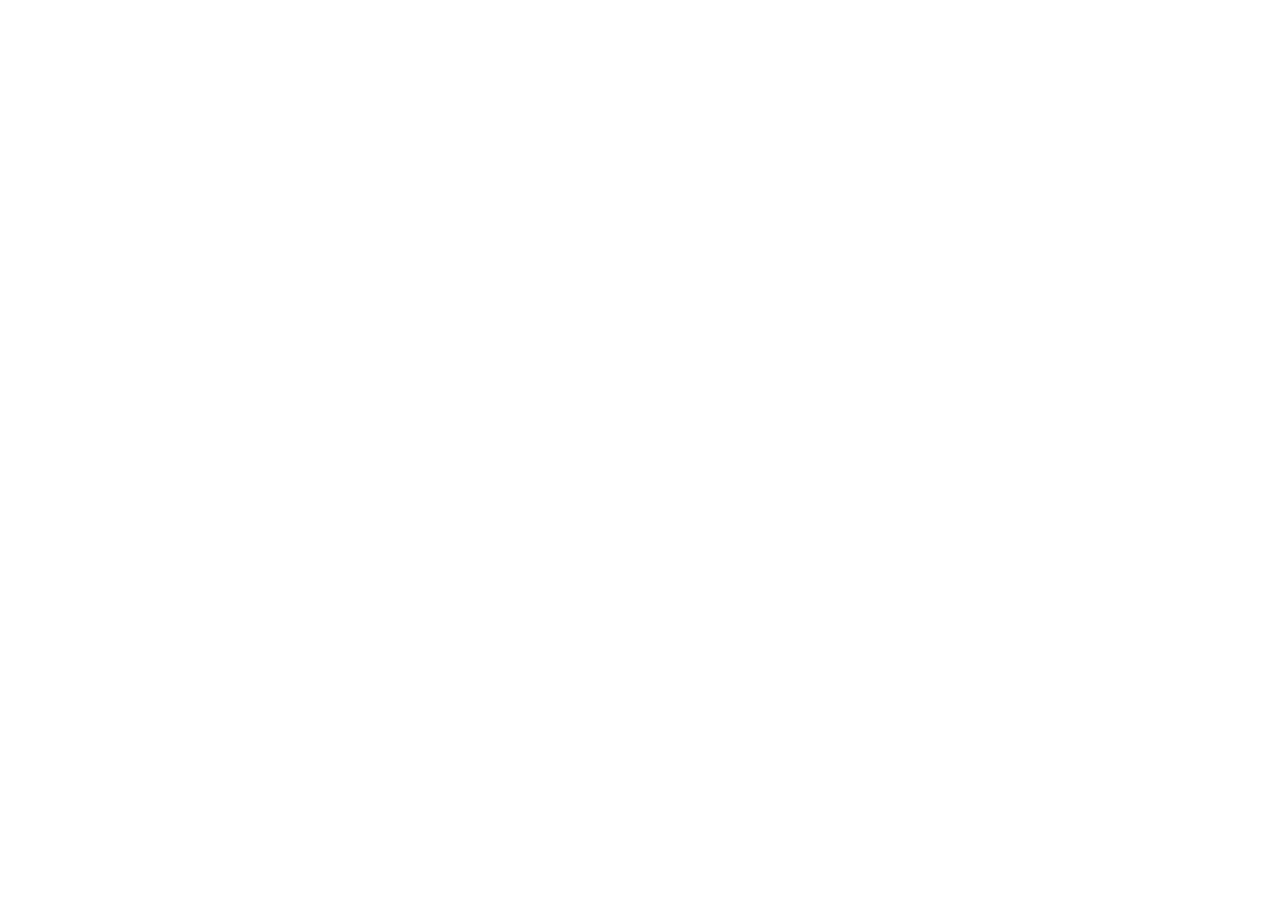
==== index.html @ f22c4d36 "refactor: update service images Replace assets with high-quality versions to improve visual consiste" ====
<!doctype html>
<html lang="pt-BR" class="scroll-smooth">
  <head>
    <meta charset="UTF-8" />
    <meta name="viewport" content="width=device-width, initial-scale=1.0" />
    <title>RT Fogões - Conserto e Manutenção a Domicílio em Porto Alegre</title>
    <meta name="description" content="Especialistas em conserto e manutenção de fogões domésticos e industriais, cooktops e fornos a domicílio em Porto Alegre. Atendimento rápido via WhatsApp e garantia de 3 meses." />
    <meta property="og:title" content="RT Fogões - Conserto e Manutenção a Domicílio em Porto Alegre" />
    <meta property="og:description" content="Conserto de fogões, cooktops e equipamentos gastronômicos em Porto Alegre. Peças originais e garantia total." />
    <meta property="og:type" content="website" />
    <meta name="twitter:card" content="summary_large_image" />
    <link rel="preconnect" href="https://fonts.googleapis.com">
    <link rel="preconnect" href="https://fonts.gstatic.com" crossorigin>
    <link href="https://fonts.googleapis.com/css2?family=Plus+Jakarta+Sans:wght@400;500;600;700&family=Playfair+Display:ital,wght@0,600;0,700;1,600&family=Outfit:wght@500;600;700&display=swap" rel="stylesheet">
  </head>
  <body class="bg-[#fafafa] text-slate-800 antialiased selection:bg-amber-500 selection:text-white">
    <div id="root"></div>
    <script type="module" src="/src/main.tsx"></script>
  </body>
</html>
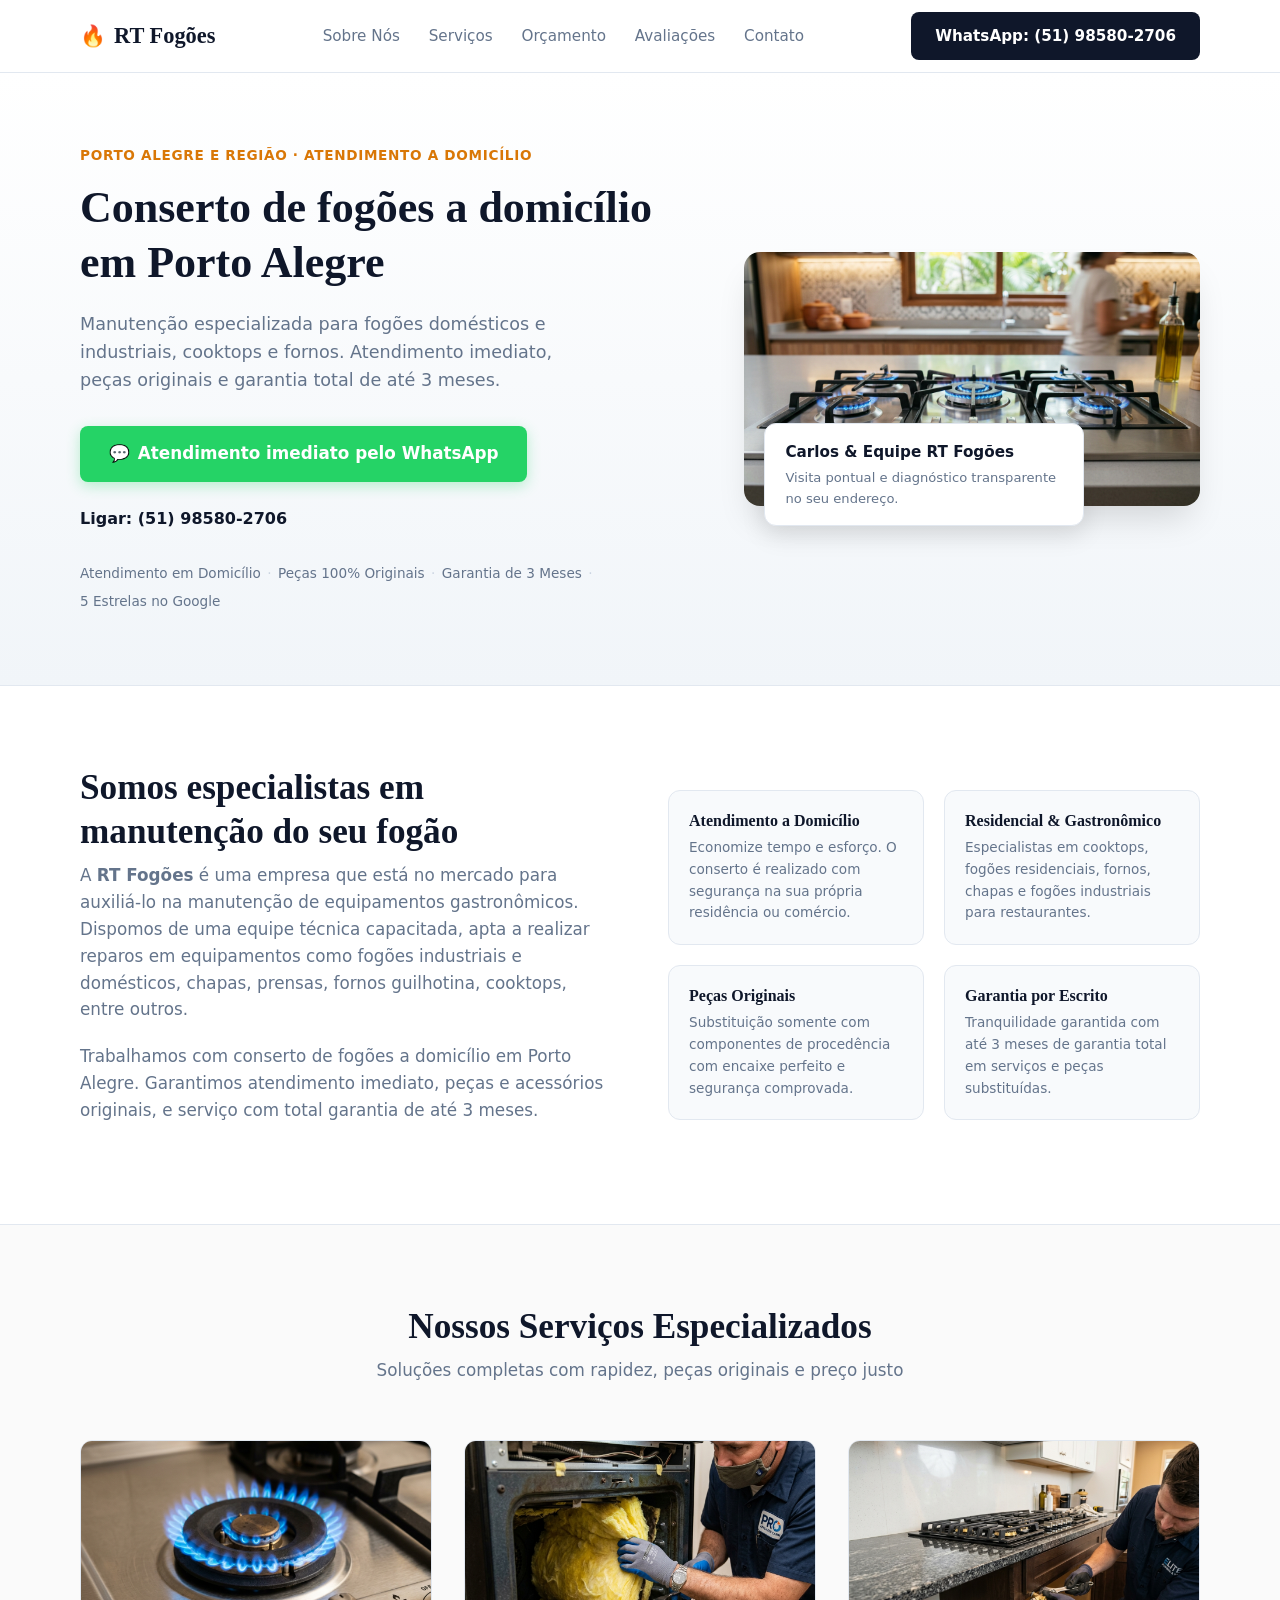
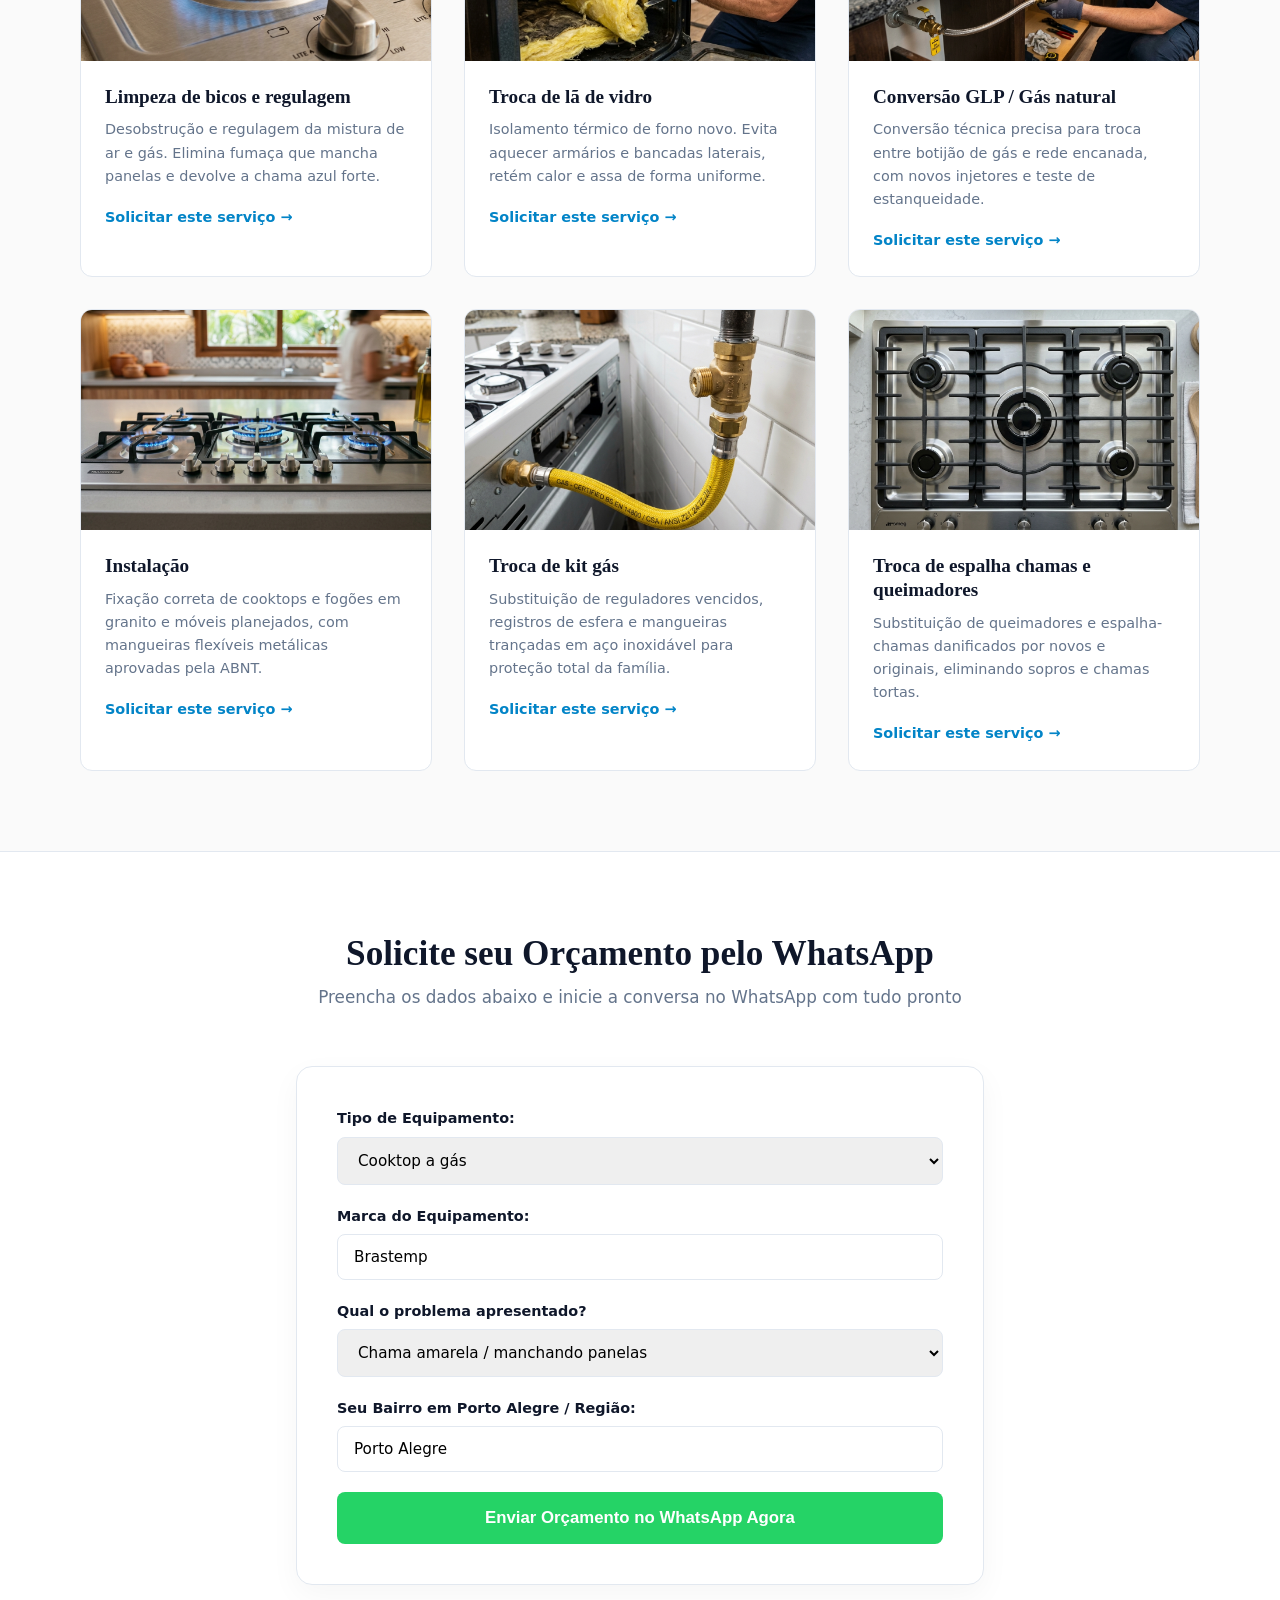
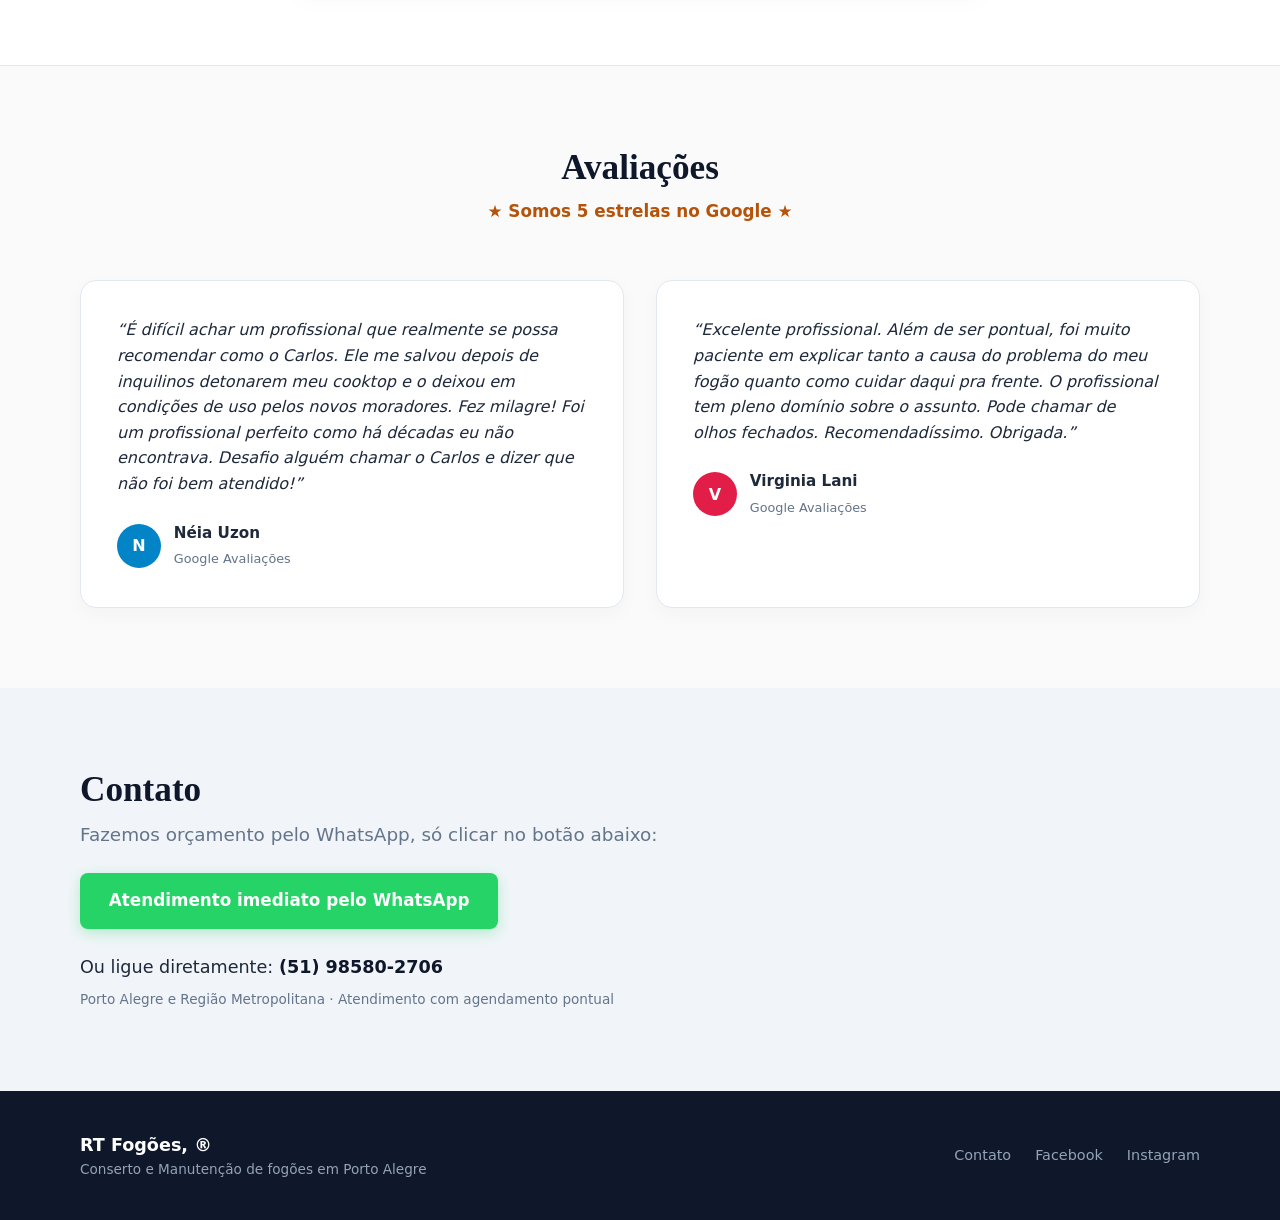
==== commit dc63f73a: "Organizando estrutura de arquivos na raiz" ====
--- a/index.html
+++ b/index.html
@@ -1,21 +1,293 @@
-<!doctype html>
-<html lang="pt-BR" class="scroll-smooth">
-  <head>
-    <meta charset="UTF-8" />
-    <meta name="viewport" content="width=device-width, initial-scale=1.0" />
-    <title>RT Fogões - Conserto e Manutenção a Domicílio em Porto Alegre</title>
-    <meta name="description" content="Especialistas em conserto e manutenção de fogões domésticos e industriais, cooktops e fornos a domicílio em Porto Alegre. Atendimento rápido via WhatsApp e garantia de 3 meses." />
-    <meta property="og:title" content="RT Fogões - Conserto e Manutenção a Domicílio em Porto Alegre" />
-    <meta property="og:description" content="Conserto de fogões, cooktops e equipamentos gastronômicos em Porto Alegre. Peças originais e garantia total." />
-    <meta property="og:type" content="website" />
-    <meta name="twitter:card" content="summary_large_image" />
-    <link rel="preconnect" href="https://fonts.googleapis.com">
-    <link rel="preconnect" href="https://fonts.gstatic.com" crossorigin>
-    <link href="https://fonts.googleapis.com/css2?family=Plus+Jakarta+Sans:wght@400;500;600;700&family=Playfair+Display:ital,wght@0,600;0,700;1,600&family=Outfit:wght@500;600;700&display=swap" rel="stylesheet">
-  </head>
-  <body class="bg-[#fafafa] text-slate-800 antialiased selection:bg-amber-500 selection:text-white">
-    <div id="root"></div>
-    <script type="module" src="/src/main.tsx"></script>
-  </body>
+<!DOCTYPE html>
+<html lang="pt-BR">
+<head>
+  <meta charset="UTF-8">
+  <meta name="viewport" content="width=device-width, initial-scale=1.0">
+  <title>RT Fogões - Conserto e Manutenção a Domicílio em Porto Alegre</title>
+  <meta name="description" content="Conserto e manutenção especializada de fogões domésticos e industriais, cooktops e fornos a domicílio em Porto Alegre. Atendimento rápido via WhatsApp!">
+  <link rel="stylesheet" href="style.css">
+  <link rel="preconnect" href="https://fonts.googleapis.com">
+  <link rel="preconnect" href="https://fonts.gstatic.com" crossorigin>
+  <link href="https://fonts.googleapis.com/css2?family=Playfair+Display:ital,wght@0,600;0,700;1,600&family=Plus+Jakarta+Sans:wght@400;500;600;700&display=swap" rel="stylesheet">
+</head>
+<body>
+
+  <!-- Top Bar -->
+  <header class="top-bar">
+    <div class="container top-bar-inner">
+      <a href="#" class="brand">
+        <span class="brand-flame">🔥</span> RT Fogões
+      </a>
+      <nav class="nav-links">
+        <a href="#sobre">Sobre Nós</a>
+        <a href="#servicos">Serviços</a>
+        <a href="#orcamento">Orçamento</a>
+        <a href="#avaliacoes">Avaliações</a>
+        <a href="#contato">Contato</a>
+      </nav>
+      <div class="header-action">
+        <a href="https://wa.me/5551985802706?text=Ol%C3%A1%2C%20gostaria%20de%20um%20or%C3%A7amento%20para%20conserto%20de%20fog%C3%A3o." target="_blank" rel="noopener" class="btn btn-primary">
+          WhatsApp: (51) 98580-2706
+        </a>
+      </div>
+    </div>
+  </header>
+
+  <!-- Hero Section -->
+  <section class="hero-section">
+    <div class="container hero-grid">
+      <div class="hero-text">
+        <p class="hero-location">Porto Alegre e Região · Atendimento a Domicílio</p>
+        <h1 class="hero-title">Conserto de fogões a domicílio em Porto Alegre</h1>
+        <p class="hero-lead">
+          Manutenção especializada para fogões domésticos e industriais, cooktops e fornos. Atendimento imediato, peças originais e garantia total de até 3 meses.
+        </p>
+        <div class="hero-actions">
+          <a href="https://wa.me/5551985802706?text=Ol%C3%A1%2C%20gostaria%20de%20um%20or%C3%A7amento%20para%20conserto%20de%20fog%C3%A3o." target="_blank" rel="noopener" class="btn btn-whatsapp-large">
+            <span>💬</span> Atendimento imediato pelo WhatsApp
+          </a>
+          <a href="tel:51985802706" class="phone-link">Ligar: (51) 98580-2706</a>
+        </div>
+        <div class="hero-badges">
+          <span>Atendimento em Domicílio</span>
+          <span class="dot">·</span>
+          <span>Peças 100% Originais</span>
+          <span class="dot">·</span>
+          <span>Garantia de 3 Meses</span>
+          <span class="dot">·</span>
+          <span>5 Estrelas no Google</span>
+        </div>
+      </div>
+      <div class="hero-image-wrapper">
+        <img src="images/hero.jpg" alt="Cooktop com chamas azuis perfeitas" class="hero-img">
+        <div class="hero-card-floating">
+          <strong>Carlos & Equipe RT Fogões</strong>
+          <p>Visita pontual e diagnóstico transparente no seu endereço.</p>
+        </div>
+      </div>
+    </div>
+  </section>
+
+  <!-- Sobre Nós -->
+  <section id="sobre" class="section section-alt">
+    <div class="container">
+      <div class="about-grid">
+        <div class="about-heading">
+          <h2 class="section-title">Somos especialistas em manutenção do seu fogão</h2>
+          <p class="about-lead">
+            A <strong>RT Fogões</strong> é uma empresa que está no mercado para auxiliá-lo na manutenção de equipamentos gastronômicos. Dispomos de uma equipe técnica capacitada, apta a realizar reparos em equipamentos como fogões industriais e domésticos, chapas, prensas, fornos guilhotina, cooktops, entre outros.
+          </p>
+          <p class="about-lead">
+            Trabalhamos com conserto de fogões a domicílio em Porto Alegre. Garantimos atendimento imediato, peças e acessórios originais, e serviço com total garantia de até 3 meses.
+          </p>
+        </div>
+        <div class="about-cards">
+          <div class="feature-box">
+            <h3>Atendimento a Domicílio</h3>
+            <p>Economize tempo e esforço. O conserto é realizado com segurança na sua própria residência ou comércio.</p>
+          </div>
+          <div class="feature-box">
+            <h3>Residencial & Gastronômico</h3>
+            <p>Especialistas em cooktops, fogões residenciais, fornos, chapas e fogões industriais para restaurantes.</p>
+          </div>
+          <div class="feature-box">
+            <h3>Peças Originais</h3>
+            <p>Substituição somente com componentes de procedência com encaixe perfeito e segurança comprovada.</p>
+          </div>
+          <div class="feature-box">
+            <h3>Garantia por Escrito</h3>
+            <p>Tranquilidade garantida com até 3 meses de garantia total em serviços e peças substituídas.</p>
+          </div>
+        </div>
+      </div>
+    </div>
+  </section>
+
+  <!-- Serviços -->
+  <section id="servicos" class="section">
+    <div class="container">
+      <div class="section-header-center">
+        <h2 class="section-title">Nossos Serviços Especializados</h2>
+        <p class="section-subtitle">Soluções completas com rapidez, peças originais e preço justo</p>
+      </div>
+
+      <div class="services-grid">
+        <div class="service-card">
+          <img src="images/limpeza-bicos.jpg" alt="Limpeza de bicos e regulagem" class="service-img">
+          <div class="service-content">
+            <h3>Limpeza de bicos e regulagem</h3>
+            <p>Desobstrução e regulagem da mistura de ar e gás. Elimina fumaça que mancha panelas e devolve a chama azul forte.</p>
+            <a href="https://wa.me/5551985802706?text=Ol%C3%A1%2C%20preciso%20de%20Limpeza%20de%20Bicos%20e%20Regulagem%20de%20chama." target="_blank" class="service-link">Solicitar este serviço →</a>
+          </div>
+        </div>
+
+        <div class="service-card">
+          <img src="images/la-de-vidro.jpg" alt="Troca de lã de vidro" class="service-img">
+          <div class="service-content">
+            <h3>Troca de lã de vidro</h3>
+            <p>Isolamento térmico de forno novo. Evita aquecer armários e bancadas laterais, retém calor e assa de forma uniforme.</p>
+            <a href="https://wa.me/5551985802706?text=Ol%C3%A1%2C%20preciso%20de%20Troca%20de%20L%C3%A3%20de%20Vidro%20no%20meu%20forno." target="_blank" class="service-link">Solicitar este serviço →</a>
+          </div>
+        </div>
+
+        <div class="service-card">
+          <img src="images/instalacao.jpg" alt="Conversão GLP / Gás natural" class="service-img">
+          <div class="service-content">
+            <h3>Conversão GLP / Gás natural</h3>
+            <p>Conversão técnica precisa para troca entre botijão de gás e rede encanada, com novos injetores e teste de estanqueidade.</p>
+            <a href="https://wa.me/5551985802706?text=Ol%C3%A1%2C%20preciso%20de%20Convers%C3%A3o%20de%20G%C3%A1s%20(GLP%20%2F%20Natural)." target="_blank" class="service-link">Solicitar este serviço →</a>
+          </div>
+        </div>
+
+        <div class="service-card">
+          <img src="images/hero.jpg" alt="Instalação de fogão e cooktop" class="service-img">
+          <div class="service-content">
+            <h3>Instalação</h3>
+            <p>Fixação correta de cooktops e fogões em granito e móveis planejados, com mangueiras flexíveis metálicas aprovadas pela ABNT.</p>
+            <a href="https://wa.me/5551985802706?text=Ol%C3%A1%2C%20preciso%20de%20Instala%C3%A7%C3%A3o%20de%20fog%C3%A3o%20%2F%20cooktop." target="_blank" class="service-link">Solicitar este serviço →</a>
+          </div>
+        </div>
+
+        <div class="service-card">
+          <img src="images/kit-gas.jpg" alt="Troca de kit gás" class="service-img">
+          <div class="service-content">
+            <h3>Troca de kit gás</h3>
+            <p>Substituição de reguladores vencidos, registros de esfera e mangueiras trançadas em aço inoxidável para proteção total da família.</p>
+            <a href="https://wa.me/5551985802706?text=Ol%C3%A1%2C%20preciso%20de%20Troca%20de%20Kit%20G%C3%A1s." target="_blank" class="service-link">Solicitar este serviço →</a>
+          </div>
+        </div>
+
+        <div class="service-card">
+          <img src="images/queimadores.jpg" alt="Troca de espalha chamas e queimadores" class="service-img">
+          <div class="service-content">
+            <h3>Troca de espalha chamas e queimadores</h3>
+            <p>Substituição de queimadores e espalha-chamas danificados por novos e originais, eliminando sopros e chamas tortas.</p>
+            <a href="https://wa.me/5551985802706?text=Ol%C3%A1%2C%20preciso%20de%20Troca%20de%20Espalha%20Chamas%20e%20Queimadores." target="_blank" class="service-link">Solicitar este serviço →</a>
+          </div>
+        </div>
+      </div>
+    </div>
+  </section>
+
+  <!-- Orçamento Rápido Interativo -->
+  <section id="orcamento" class="section section-alt">
+    <div class="container max-w-narrow">
+      <div class="section-header-center">
+        <h2 class="section-title">Solicite seu Orçamento pelo WhatsApp</h2>
+        <p class="section-subtitle">Preencha os dados abaixo e inicie a conversa no WhatsApp com tudo pronto</p>
+      </div>
+
+      <form id="orcamento-form" class="budget-form">
+        <div class="form-group">
+          <label for="tipoEquip">Tipo de Equipamento:</label>
+          <select id="tipoEquip" class="form-control">
+            <option value="Cooktop a gás">Cooktop a gás</option>
+            <option value="Fogão residencial de piso">Fogão residencial de piso</option>
+            <option value="Fogão de embutir">Fogão de embutir</option>
+            <option value="Forno a gás">Forno a gás</option>
+            <option value="Fogão industrial / Chapa">Fogão industrial ou Chapa gastronômica</option>
+          </select>
+        </div>
+
+        <div class="form-group">
+          <label for="marcaEquip">Marca do Equipamento:</label>
+          <input type="text" id="marcaEquip" class="form-control" placeholder="Ex: Brastemp, Electrolux, Consul, Dako..." value="Brastemp">
+        </div>
+
+        <div class="form-group">
+          <label for="problemaEquip">Qual o problema apresentado?</label>
+          <select id="problemaEquip" class="form-control">
+            <option value="Chama amarela manchando as panelas de preto">Chama amarela / manchando panelas</option>
+            <option value="Boca entupida ou não acende">Boca entupida / não acende</option>
+            <option value="Cheiro de gás ou suspeita de vazamento">Cheiro de gás / vazamento</option>
+            <option value="Forno apaga quando solto o botão">Forno apaga sozinho</option>
+            <option value="Conversão para gás de rua / GLP">Conversão GLP / Gás Natural</option>
+            <option value="Instalação com mangueira de aço">Instalação nova</option>
+            <option value="Troca de kit gás ou regulador">Troca de kit gás</option>
+            <option value="Outro defeito">Outro defeito</option>
+          </select>
+        </div>
+
+        <div class="form-group">
+          <label for="bairroEquip">Seu Bairro em Porto Alegre / Região:</label>
+          <input type="text" id="bairroEquip" class="form-control" placeholder="Ex: Menino Deus, Petrópolis, Moinhos de Vento..." value="Porto Alegre">
+        </div>
+
+        <button type="submit" class="btn btn-whatsapp-full">
+          Enviar Orçamento no WhatsApp Agora
+        </button>
+      </form>
+    </div>
+  </section>
+
+  <!-- Avaliações -->
+  <section id="avaliacoes" class="section">
+    <div class="container">
+      <div class="section-header-center">
+        <h2 class="section-title">Avaliações</h2>
+        <p class="section-rating-badge">★ Somos 5 estrelas no Google ★</p>
+      </div>
+
+      <div class="reviews-grid">
+        <div class="review-card">
+          <p class="review-text">
+            “É difícil achar um profissional que realmente se possa recomendar como o Carlos. Ele me salvou depois de inquilinos detonarem meu cooktop e o deixou em condições de uso pelos novos moradores. Fez milagre! Foi um profissional perfeito como há décadas eu não encontrava. Desafio alguém chamar o Carlos e dizer que não foi bem atendido!”
+          </p>
+          <div class="review-author">
+            <div class="avatar avatar-n">N</div>
+            <div>
+              <strong>Néia Uzon</strong>
+              <span>Google Avaliações</span>
+            </div>
+          </div>
+        </div>
+
+        <div class="review-card">
+          <p class="review-text">
+            “Excelente profissional. Além de ser pontual, foi muito paciente em explicar tanto a causa do problema do meu fogão quanto como cuidar daqui pra frente. O profissional tem pleno domínio sobre o assunto. Pode chamar de olhos fechados. Recomendadíssimo. Obrigada.”
+          </p>
+          <div class="review-author">
+            <div class="avatar avatar-v">V</div>
+            <div>
+              <strong>Virginia Lani</strong>
+              <span>Google Avaliações</span>
+            </div>
+          </div>
+        </div>
+      </div>
+    </div>
+  </section>
+
+  <!-- Contato Final -->
+  <section id="contato" class="section section-contact">
+    <div class="container text-center">
+      <h2 class="section-title">Contato</h2>
+      <p class="contact-lead">Fazemos orçamento pelo WhatsApp, só clicar no botão abaixo:</p>
+      <div class="contact-actions">
+        <a href="https://wa.me/5551985802706?text=Ol%C3%A1%2C%20gostaria%20de%20um%20or%C3%A7amento%20para%20conserto%20de%20fog%C3%A3o." target="_blank" class="btn btn-whatsapp-large">
+          Atendimento imediato pelo WhatsApp
+        </a>
+      </div>
+      <p class="contact-phone">Ou ligue diretamente: <a href="tel:51985802706">(51) 98580-2706</a></p>
+      <p class="contact-note">Porto Alegre e Região Metropolitana · Atendimento com agendamento pontual</p>
+    </div>
+  </section>
+
+  <!-- Footer -->
+  <footer class="site-footer">
+    <div class="container footer-inner">
+      <div class="footer-brand">
+        <strong>RT Fogões, ®</strong>
+        <p>Conserto e Manutenção de fogões em Porto Alegre</p>
+      </div>
+      <div class="footer-links">
+        <a href="#contato">Contato</a>
+        <a href="https://facebook.com" target="_blank" rel="noopener">Facebook</a>
+        <a href="https://instagram.com" target="_blank" rel="noopener">Instagram</a>
+      </div>
+    </div>
+  </footer>
+
+  <script src="script.js"></script>
+</body>
 </html>
-
--- a/style.css
+++ b/style.css
@@ -0,0 +1,543 @@
+/* RT Fogões - Estilos Vanilla Modernos e Responsivos para GitHub Pages */
+:root {
+  --primary-navy: #0f172a;
+  --primary-blue: #0284c7;
+  --accent-green: #25d366;
+  --accent-green-hover: #1eb956;
+  --accent-amber: #d97706;
+  --text-main: #1e293b;
+  --text-muted: #64748b;
+  --bg-page: #fafafa;
+  --bg-white: #ffffff;
+  --border-color: #e2e8f0;
+}
+
+* {
+  margin: 0;
+  padding: 0;
+  box-sizing: border-box;
+}
+
+html {
+  scroll-behavior: smooth;
+}
+
+body {
+  font-family: 'Plus Jakarta Sans', system-ui, -apple-system, sans-serif;
+  color: var(--text-main);
+  background-color: var(--bg-page);
+  line-height: 1.6;
+}
+
+h1, h2, h3, .section-title {
+  font-family: 'Playfair Display', Georgia, serif;
+  color: var(--primary-navy);
+  line-height: 1.25;
+}
+
+.container {
+  width: 90%;
+  max-width: 1200px;
+  margin: 0 auto;
+  padding: 0 1rem;
+}
+
+.max-w-narrow {
+  max-width: 720px;
+  margin-left: auto;
+  margin-right: auto;
+}
+
+/* Header */
+.top-bar {
+  background: #ffffff;
+  border-bottom: 1px solid var(--border-color);
+  position: sticky;
+  top: 0;
+  z-index: 100;
+}
+
+.top-bar-inner {
+  display: flex;
+  align-items: center;
+  justify-content: space-between;
+  height: 72px;
+}
+
+.brand {
+  font-family: 'Playfair Display', Georgia, serif;
+  font-size: 1.4rem;
+  font-weight: 700;
+  color: var(--primary-navy);
+  text-decoration: none;
+  display: flex;
+  align-items: center;
+  gap: 0.5rem;
+}
+
+.brand-flame {
+  font-size: 1.3rem;
+}
+
+.nav-links {
+  display: flex;
+  gap: 1.8rem;
+}
+
+.nav-links a {
+  text-decoration: none;
+  color: var(--text-muted);
+  font-size: 0.95rem;
+  font-weight: 500;
+  transition: color 0.2s;
+}
+
+.nav-links a:hover {
+  color: var(--primary-navy);
+}
+
+/* Buttons */
+.btn {
+  display: inline-flex;
+  align-items: center;
+  justify-content: center;
+  gap: 0.5rem;
+  padding: 0.75rem 1.5rem;
+  font-weight: 600;
+  font-size: 0.95rem;
+  border-radius: 8px;
+  text-decoration: none;
+  transition: all 0.2s ease;
+  cursor: pointer;
+  border: none;
+}
+
+.btn-primary {
+  background: var(--primary-navy);
+  color: #fff;
+}
+
+.btn-primary:hover {
+  background: #1e293b;
+}
+
+.btn-whatsapp-large {
+  background: var(--accent-green);
+  color: #fff;
+  font-size: 1.05rem;
+  padding: 0.9rem 1.8rem;
+  box-shadow: 0 4px 14px rgba(37, 211, 102, 0.3);
+}
+
+.btn-whatsapp-large:hover {
+  background: var(--accent-green-hover);
+  transform: translateY(-2px);
+}
+
+.btn-whatsapp-full {
+  width: 100%;
+  background: var(--accent-green);
+  color: #fff;
+  padding: 1rem;
+  font-size: 1.05rem;
+  border-radius: 8px;
+}
+
+.btn-whatsapp-full:hover {
+  background: var(--accent-green-hover);
+}
+
+/* Hero */
+.hero-section {
+  padding: 4.5rem 0;
+  background: linear-gradient(180deg, #ffffff 0%, #f1f5f9 100%);
+}
+
+.hero-grid {
+  display: grid;
+  grid-template-columns: 1.15fr 0.85fr;
+  gap: 3rem;
+  align-items: center;
+}
+
+.hero-location {
+  font-size: 0.85rem;
+  font-weight: 700;
+  color: var(--accent-amber);
+  text-transform: uppercase;
+  letter-spacing: 0.05em;
+  margin-bottom: 0.8rem;
+}
+
+.hero-title {
+  font-size: 2.75rem;
+  margin-bottom: 1.25rem;
+}
+
+.hero-lead {
+  font-size: 1.1rem;
+  color: var(--text-muted);
+  margin-bottom: 2rem;
+  max-width: 520px;
+}
+
+.hero-actions {
+  display: flex;
+  align-items: center;
+  gap: 1.5rem;
+  flex-wrap: wrap;
+  margin-bottom: 2rem;
+}
+
+.phone-link {
+  color: var(--primary-navy);
+  font-weight: 600;
+  text-decoration: none;
+}
+
+.hero-badges {
+  font-size: 0.85rem;
+  color: var(--text-muted);
+  display: flex;
+  flex-wrap: wrap;
+  align-items: center;
+  gap: 0.4rem;
+}
+
+.hero-badges .dot {
+  color: #cbd5e1;
+}
+
+.hero-image-wrapper {
+  position: relative;
+}
+
+.hero-img {
+  width: 100%;
+  border-radius: 16px;
+  box-shadow: 0 20px 35px -10px rgba(0,0,0,0.15);
+  display: block;
+  object-fit: cover;
+  max-height: 440px;
+}
+
+.hero-card-floating {
+  position: absolute;
+  bottom: -20px;
+  left: 20px;
+  background: #ffffff;
+  padding: 1rem 1.25rem;
+  border-radius: 12px;
+  box-shadow: 0 10px 25px rgba(0,0,0,0.1);
+  border: 1px solid var(--border-color);
+  max-width: 320px;
+}
+
+.hero-card-floating strong {
+  display: block;
+  font-size: 0.95rem;
+  color: var(--primary-navy);
+}
+
+.hero-card-floating p {
+  font-size: 0.82rem;
+  color: var(--text-muted);
+  margin-top: 0.2rem;
+}
+
+/* Sections */
+.section {
+  padding: 5rem 0;
+}
+
+.section-alt {
+  background: #ffffff;
+  border-top: 1px solid var(--border-color);
+  border-bottom: 1px solid var(--border-color);
+}
+
+.section-header-center {
+  text-align: center;
+  margin-bottom: 3.5rem;
+}
+
+.section-title {
+  font-size: 2.2rem;
+  margin-bottom: 0.5rem;
+}
+
+.section-subtitle {
+  color: var(--text-muted);
+  font-size: 1.05rem;
+}
+
+.section-rating-badge {
+  font-size: 1.05rem;
+  font-weight: 700;
+  color: #b45309;
+}
+
+/* About Grid */
+.about-grid {
+  display: grid;
+  grid-template-columns: 1fr 1fr;
+  gap: 3.5rem;
+  align-items: center;
+}
+
+.about-lead {
+  font-size: 1.05rem;
+  color: var(--text-muted);
+  margin-bottom: 1.25rem;
+}
+
+.about-cards {
+  display: grid;
+  grid-template-columns: 1fr 1fr;
+  gap: 1.25rem;
+}
+
+.feature-box {
+  background: #f8fafc;
+  border: 1px solid var(--border-color);
+  padding: 1.25rem;
+  border-radius: 12px;
+}
+
+.feature-box h3 {
+  font-size: 1rem;
+  margin-bottom: 0.4rem;
+}
+
+.feature-box p {
+  font-size: 0.85rem;
+  color: var(--text-muted);
+}
+
+/* Services */
+.services-grid {
+  display: grid;
+  grid-template-columns: repeat(3, 1fr);
+  gap: 2rem;
+}
+
+.service-card {
+  background: #ffffff;
+  border-radius: 12px;
+  border: 1px solid var(--border-color);
+  overflow: hidden;
+  transition: transform 0.2s, box-shadow 0.2s;
+}
+
+.service-card:hover {
+  transform: translateY(-4px);
+  box-shadow: 0 12px 24px rgba(0,0,0,0.06);
+}
+
+.service-img {
+  width: 100%;
+  height: 220px;
+  object-fit: cover;
+  display: block;
+}
+
+.service-content {
+  padding: 1.5rem;
+}
+
+.service-content h3 {
+  font-size: 1.2rem;
+  margin-bottom: 0.6rem;
+}
+
+.service-content p {
+  font-size: 0.9rem;
+  color: var(--text-muted);
+  margin-bottom: 1rem;
+}
+
+.service-link {
+  color: var(--primary-blue);
+  font-size: 0.9rem;
+  font-weight: 600;
+  text-decoration: none;
+}
+
+/* Budget Form */
+.budget-form {
+  background: #ffffff;
+  padding: 2.5rem;
+  border-radius: 16px;
+  border: 1px solid var(--border-color);
+  box-shadow: 0 10px 30px rgba(0,0,0,0.04);
+}
+
+.form-group {
+  margin-bottom: 1.25rem;
+}
+
+.form-group label {
+  display: block;
+  font-size: 0.9rem;
+  font-weight: 600;
+  margin-bottom: 0.4rem;
+  color: var(--primary-navy);
+}
+
+.form-control {
+  width: 100%;
+  padding: 0.8rem 1rem;
+  border-radius: 8px;
+  border: 1px solid var(--border-color);
+  font-family: inherit;
+  font-size: 0.95rem;
+  outline: none;
+  transition: border-color 0.2s;
+}
+
+.form-control:focus {
+  border-color: var(--primary-blue);
+}
+
+/* Reviews */
+.reviews-grid {
+  display: grid;
+  grid-template-columns: 1fr 1fr;
+  gap: 2rem;
+}
+
+.review-card {
+  background: #ffffff;
+  padding: 2.25rem;
+  border-radius: 16px;
+  border: 1px solid var(--border-color);
+  box-shadow: 0 6px 20px rgba(0,0,0,0.03);
+}
+
+.review-text {
+  font-size: 1rem;
+  font-style: italic;
+  color: var(--text-main);
+  margin-bottom: 1.5rem;
+}
+
+.review-author {
+  display: flex;
+  align-items: center;
+  gap: 0.8rem;
+}
+
+.avatar {
+  width: 44px;
+  height: 44px;
+  border-radius: 50%;
+  color: #fff;
+  font-weight: 700;
+  display: flex;
+  align-items: center;
+  justify-content: center;
+}
+
+.avatar-n { background: #0284c7; }
+.avatar-v { background: #e11d48; }
+
+.review-author strong {
+  display: block;
+  font-size: 0.95rem;
+}
+
+.review-author span {
+  font-size: 0.8rem;
+  color: var(--text-muted);
+}
+
+/* Contact */
+.section-contact {
+  background: #f1f5f9;
+}
+
+.contact-lead {
+  font-size: 1.15rem;
+  color: var(--text-muted);
+  margin-bottom: 1.5rem;
+}
+
+.contact-actions {
+  margin-bottom: 1.5rem;
+}
+
+.contact-phone {
+  font-size: 1.1rem;
+  margin-bottom: 0.5rem;
+}
+
+.contact-phone a {
+  color: var(--primary-navy);
+  font-weight: 700;
+  text-decoration: none;
+}
+
+.contact-note {
+  font-size: 0.85rem;
+  color: var(--text-muted);
+}
+
+/* Footer */
+.site-footer {
+  background: #0f172a;
+  color: #94a3b8;
+  padding: 2.5rem 0;
+}
+
+.footer-inner {
+  display: flex;
+  justify-content: space-between;
+  align-items: center;
+}
+
+.footer-brand strong {
+  color: #fff;
+  font-size: 1.1rem;
+}
+
+.footer-brand p {
+  font-size: 0.85rem;
+}
+
+.footer-links {
+  display: flex;
+  gap: 1.5rem;
+}
+
+.footer-links a {
+  color: #94a3b8;
+  text-decoration: none;
+  font-size: 0.9rem;
+}
+
+.footer-links a:hover {
+  color: #fff;
+}
+
+/* Mobile */
+@media (max-width: 900px) {
+  .hero-grid,
+  .about-grid {
+    grid-template-columns: 1fr;
+    gap: 2.5rem;
+  }
+
+  .hero-title {
+    font-size: 2.1rem;
+  }
+
+  .services-grid,
+  .reviews-grid,
+  .about-cards {
+    grid-template-columns: 1fr;
+  }
+
+  .nav-links {
+    display: none;
+  }
+}
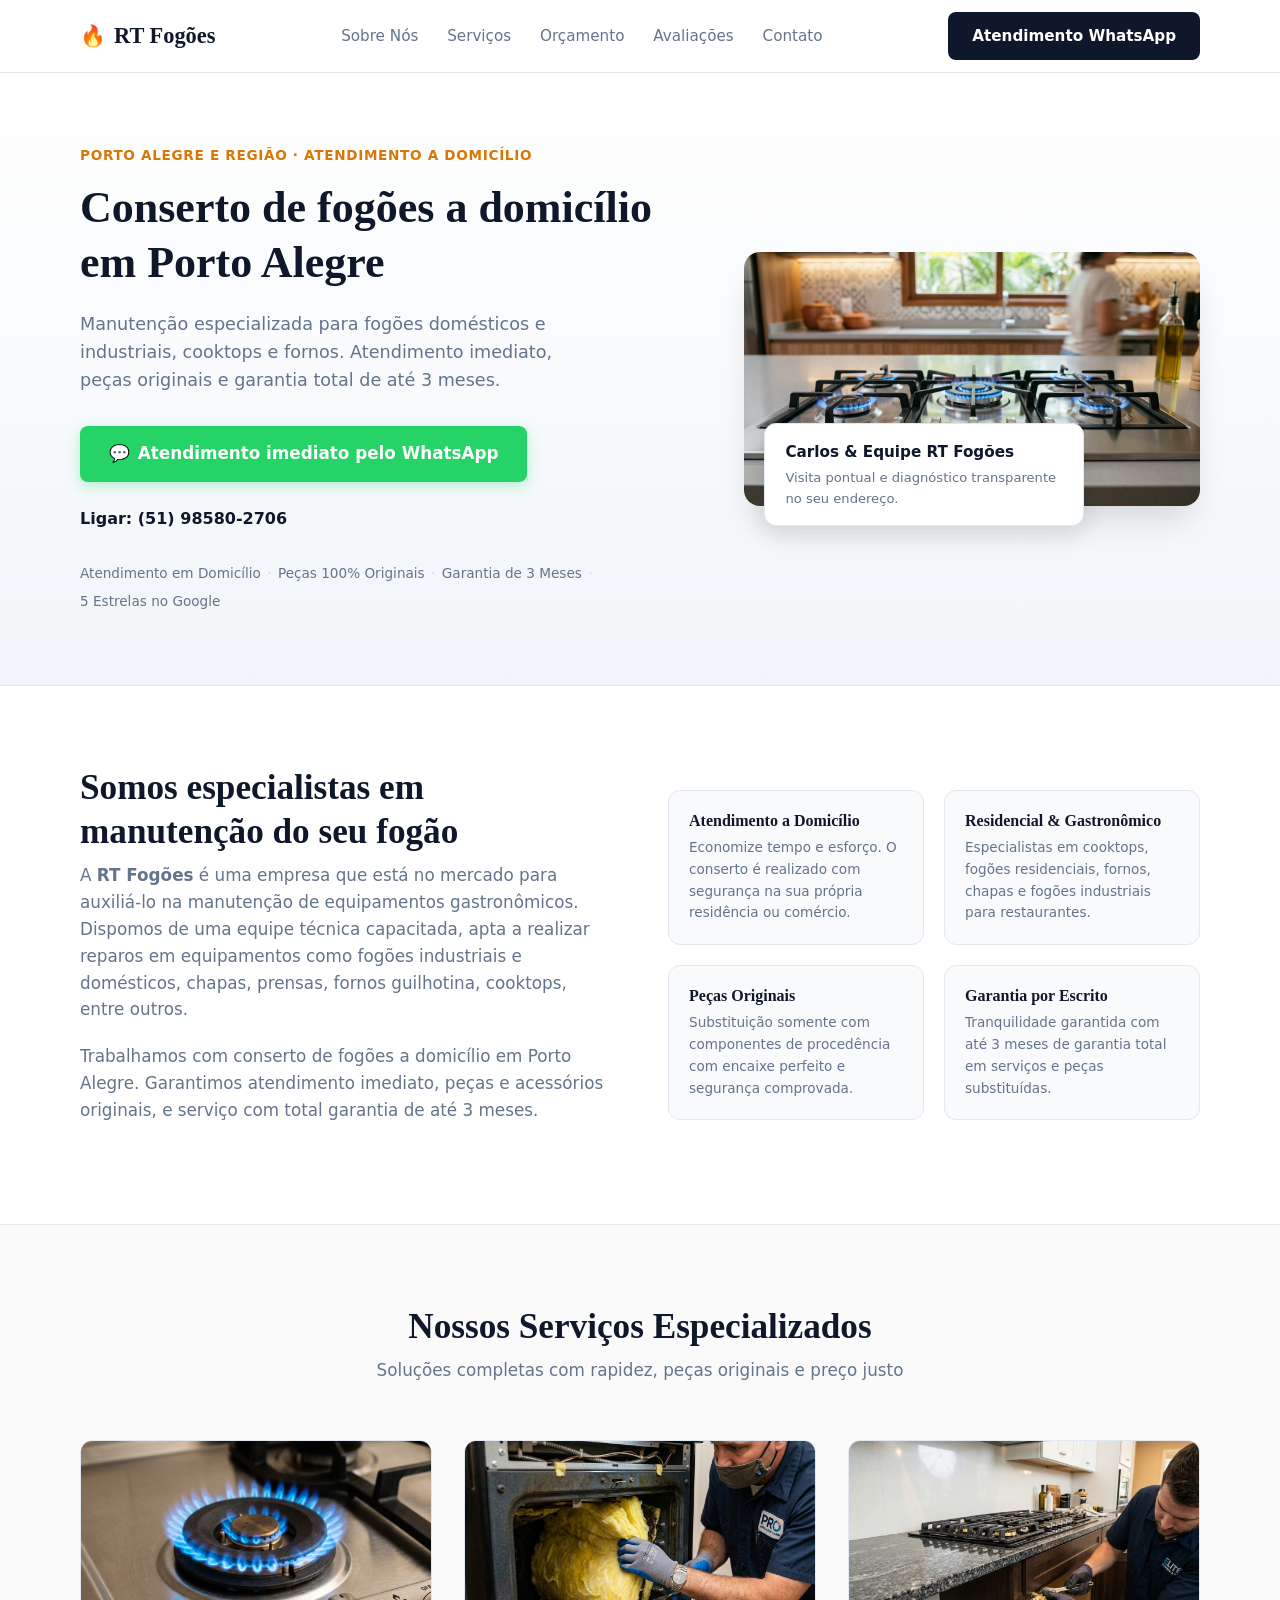
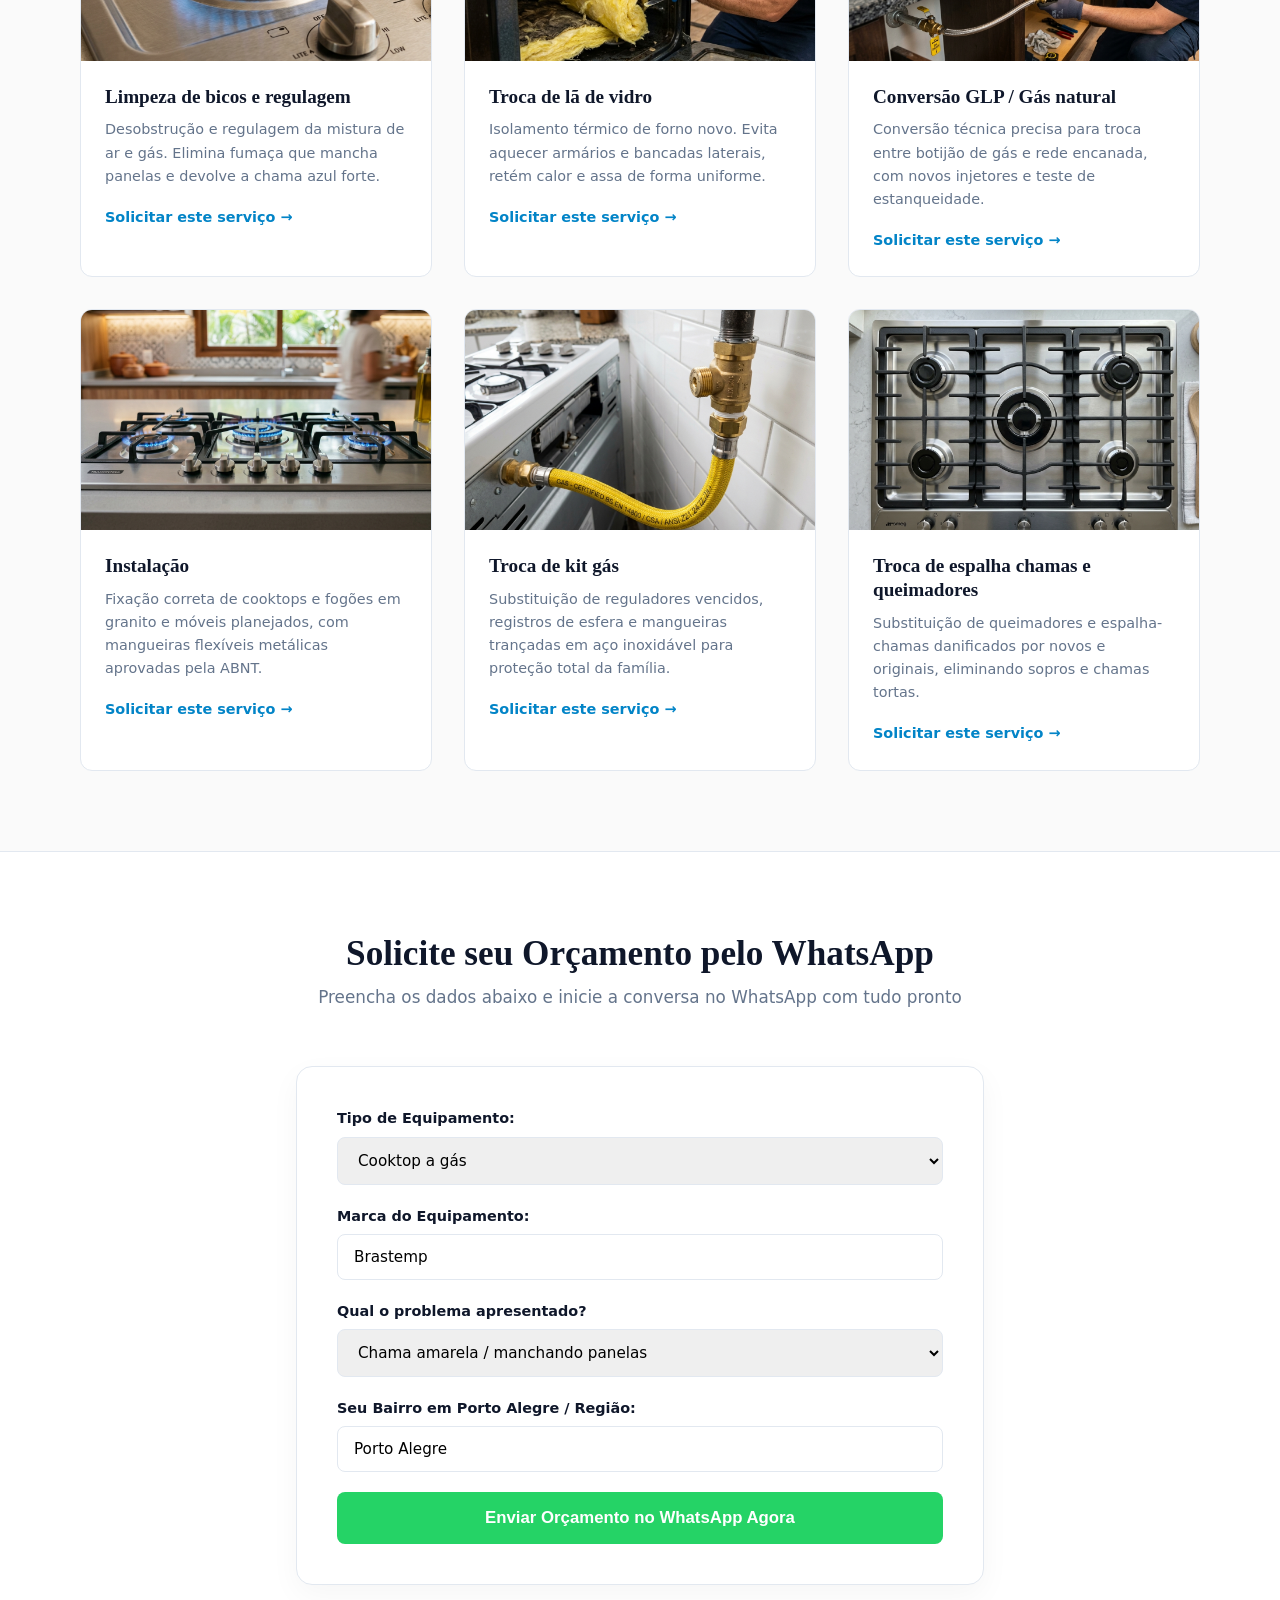
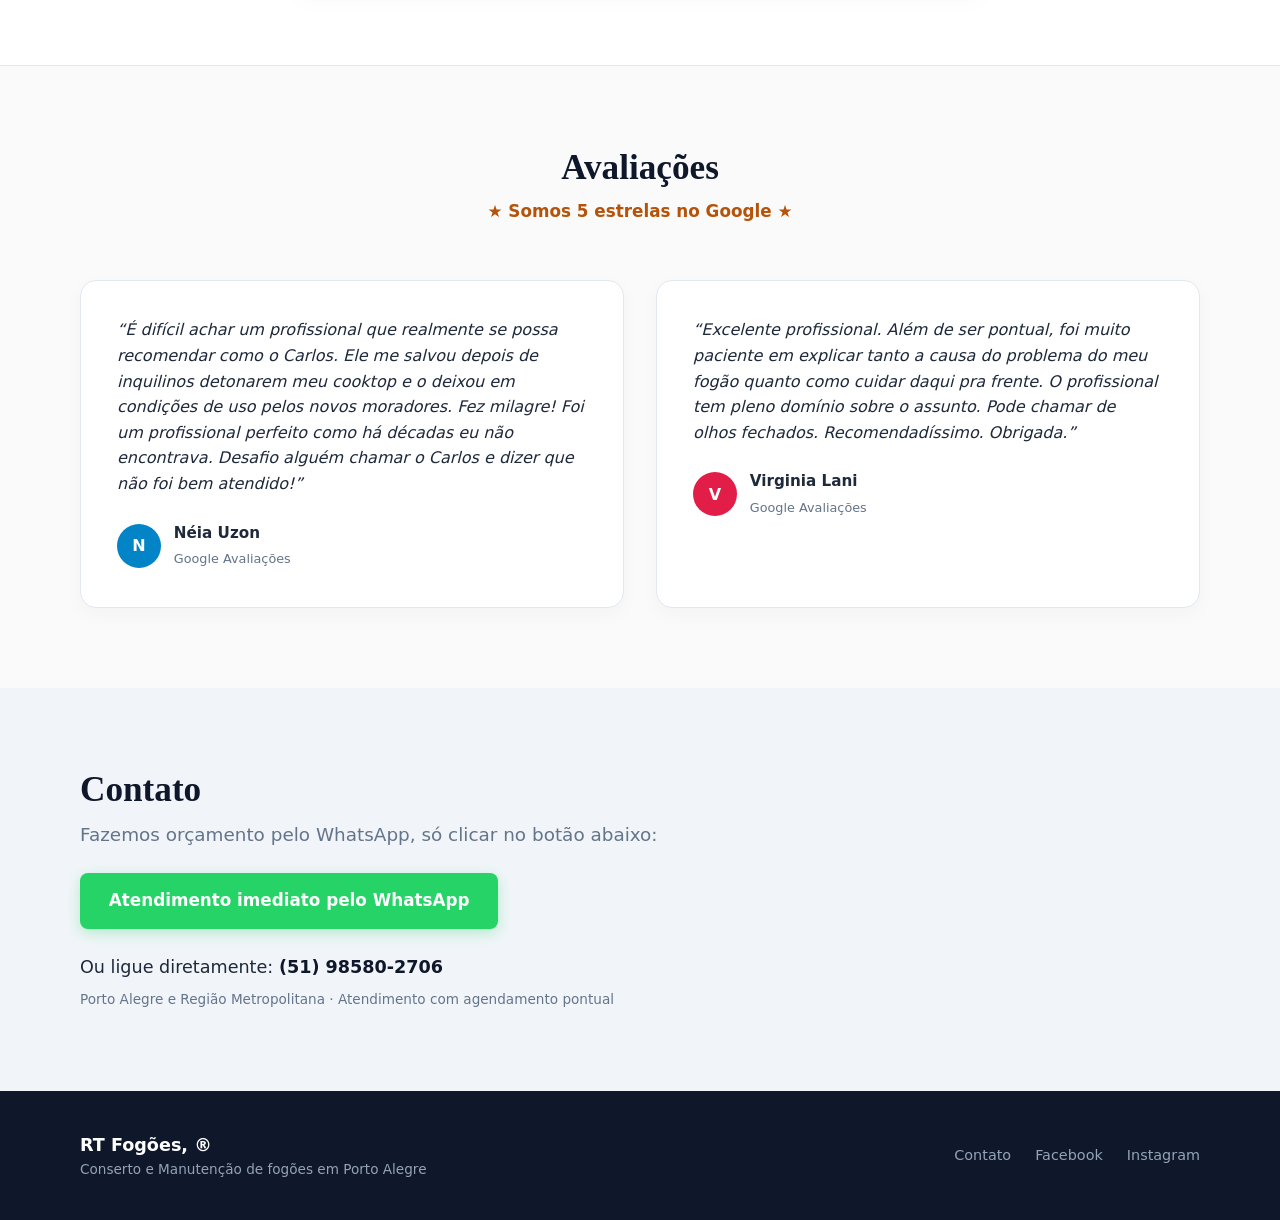
==== commit 698d72ad: "Atualizando meta tags e scroll smooth no HTML final" ====
--- a/index.html
+++ b/index.html
@@ -1,10 +1,12 @@
 <!DOCTYPE html>
-<html lang="pt-BR">
+<html lang="pt-BR" class="scroll-smooth">
 <head>
   <meta charset="UTF-8">
   <meta name="viewport" content="width=device-width, initial-scale=1.0">
   <title>RT Fogões - Conserto e Manutenção a Domicílio em Porto Alegre</title>
   <meta name="description" content="Conserto e manutenção especializada de fogões domésticos e industriais, cooktops e fornos a domicílio em Porto Alegre. Atendimento rápido via WhatsApp!">
+  <meta property="og:type" content="website" />
+  <meta name="twitter:card" content="summary_large_image" />
   <link rel="stylesheet" href="style.css">
   <link rel="preconnect" href="https://fonts.googleapis.com">
   <link rel="preconnect" href="https://fonts.gstatic.com" crossorigin>
@@ -27,8 +29,7 @@
       </nav>
       <div class="header-action">
         <a href="https://wa.me/5551985802706?text=Ol%C3%A1%2C%20gostaria%20de%20um%20or%C3%A7amento%20para%20conserto%20de%20fog%C3%A3o." target="_blank" rel="noopener" class="btn btn-primary">
-          WhatsApp: (51) 98580-2706
-        </a>
+          Atendimento WhatsApp</a>
       </div>
     </div>
   </header>
